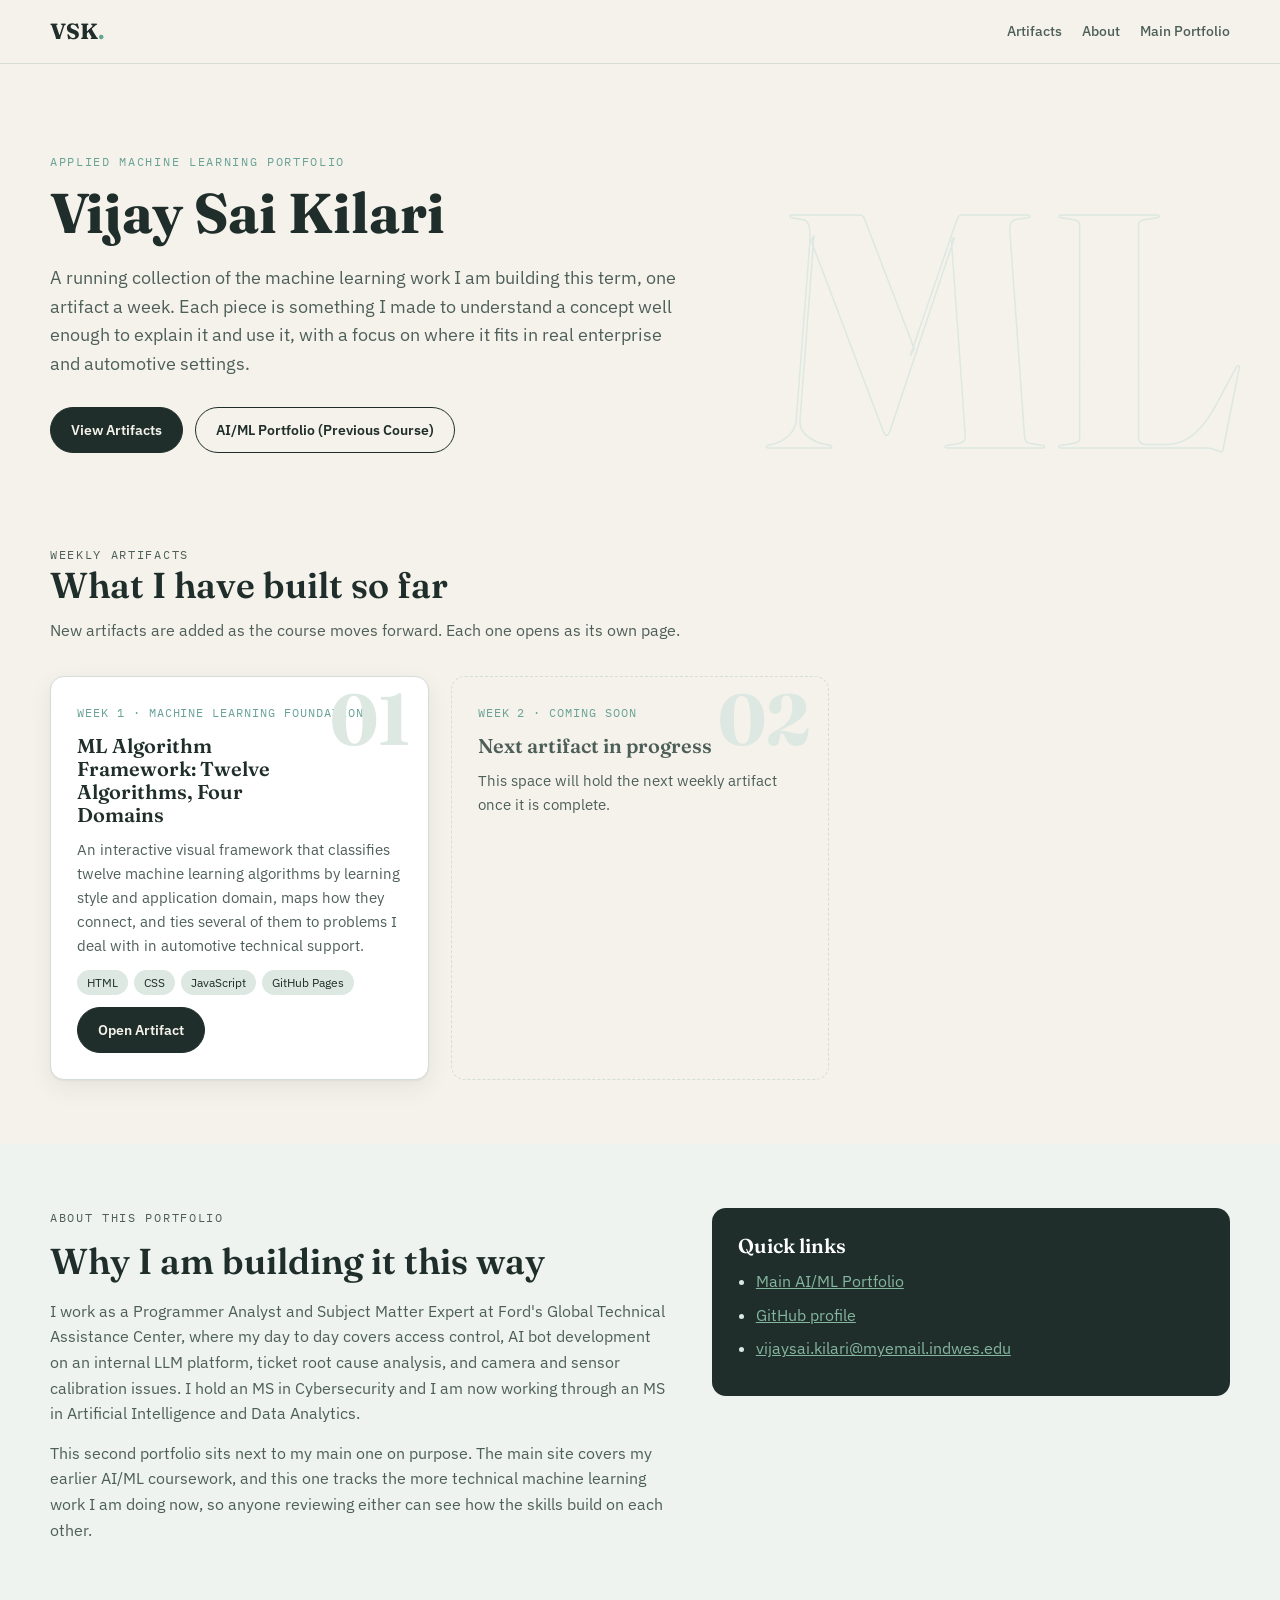
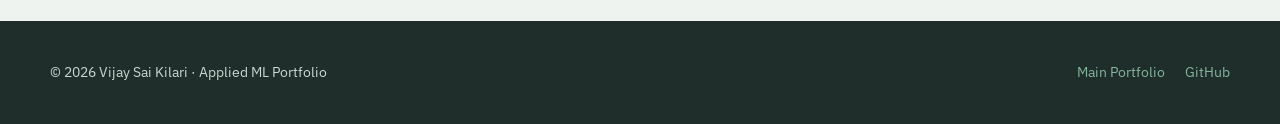
==== index.html @ 9eeff495 "Add portfolio homepage and Artifact 01: ML Algorithm Framework" ====
<!doctype html>
<html lang="en">
<head>
  <meta charset="utf-8">
  <meta name="viewport" content="width=device-width, initial-scale=1">
  <title>Vijay Sai Kilari | Applied ML Portfolio</title>
  <meta name="description" content="Weekly machine learning portfolio artifacts by Vijay Sai Kilari, graduate student in AI and Data Analytics.">
  <link rel="preconnect" href="https://fonts.googleapis.com">
  <link rel="preconnect" href="https://fonts.gstatic.com" crossorigin>
  <link href="https://fonts.googleapis.com/css2?family=Fraunces:opsz,wght@9..144,600;9..144,700&family=IBM+Plex+Mono:wght@500&family=IBM+Plex+Sans:wght@400;500;600&display=swap" rel="stylesheet">
  <link rel="stylesheet" href="assets/css/site.css">
  <style>
    .hero { padding: 88px 0 56px; position: relative; overflow: hidden; }
    .hero .ghost {
      position: absolute; right: -10px; top: 10px;
      font-family: var(--serif); font-weight: 700; font-size: clamp(160px, 26vw, 340px);
      color: transparent; -webkit-text-stroke: 1.5px var(--mist); line-height: 1;
      pointer-events: none; user-select: none;
    }
    .hero p.lead { font-size: 18px; color: var(--ink-soft); max-width: 640px; margin: 18px 0 28px; }
    .hero .actions { display: flex; gap: 12px; flex-wrap: wrap; }
    .hero > .wrap { position: relative; }

    .grid { display: grid; grid-template-columns: repeat(auto-fill, minmax(320px, 1fr)); gap: 22px; }
    .acard {
      background: var(--card); border: 1px solid var(--line); border-radius: var(--radius);
      box-shadow: var(--shadow); padding: 26px; display: flex; flex-direction: column; gap: 12px;
      position: relative; overflow: hidden;
    }
    .acard .num {
      position: absolute; right: 18px; top: 6px; font-family: var(--serif); font-weight: 700;
      font-size: 72px; color: var(--mist); line-height: 1;
    }
    .acard .meta { font-family: var(--mono); font-size: 12px; color: var(--eucalyptus); letter-spacing: .08em; text-transform: uppercase; }
    .acard h3 { padding-right: 70px; }
    .acard p { margin: 0; color: var(--ink-soft); font-size: 15px; }
    .tags { display: flex; flex-wrap: wrap; gap: 6px; }
    .tags span { font-size: 12px; padding: 3px 10px; border-radius: 999px; background: var(--mist); color: var(--forest); }
    .acard .btn { align-self: flex-start; margin-top: auto; }
    .acard.upcoming { background: transparent; border-style: dashed; box-shadow: none; }
    .acard.upcoming h3 { color: var(--ink-soft); }

    .about { display: grid; grid-template-columns: 1.2fr 1fr; gap: 40px; align-items: start; }
    .about p { color: var(--ink-soft); margin: 0 0 14px; }
    .about .panel { background: var(--forest); color: #DCE8E1; border-radius: var(--radius); padding: 26px; }
    .about .panel h3 { color: #fff; margin-bottom: 12px; }
    .about .panel ul { margin: 0; padding-left: 18px; }
    .about .panel li { margin-bottom: 8px; }
    .about .panel a { color: var(--sage); }
    @media (max-width: 820px) { .about { grid-template-columns: 1fr; } }
  </style>
</head>
<body>
  <header class="topbar">
    <div class="wrap">
      <a class="brand" href="./">VSK<span>.</span></a>
      <nav class="topnav">
        <a href="#artifacts">Artifacts</a>
        <a href="#about">About</a>
        <a href="https://omsairamkvs99.github.io/">Main Portfolio</a>
      </nav>
    </div>
  </header>

  <section class="hero">
    <div class="wrap">
      <div class="ghost" aria-hidden="true">ML</div>
      <p class="eyebrow">Applied Machine Learning Portfolio</p>
      <h1>Vijay Sai Kilari</h1>
      <p class="lead">
        A running collection of the machine learning work I am building this term, one artifact a week.
        Each piece is something I made to understand a concept well enough to explain it and use it,
        with a focus on where it fits in real enterprise and automotive settings.
      </p>
      <div class="actions">
        <a class="btn solid" href="#artifacts">View Artifacts</a>
        <a class="btn" href="https://omsairamkvs99.github.io/">AI/ML Portfolio (Previous Course)</a>
      </div>
    </div>
  </section>

  <section class="section" id="artifacts" style="padding-top: 24px;">
    <div class="wrap">
      <div class="section-head">
        <p class="eyebrow">Weekly Artifacts</p>
        <h2>What I have built so far</h2>
        <p>New artifacts are added as the course moves forward. Each one opens as its own page.</p>
      </div>
      <div class="grid" id="artifact-grid"></div>
    </div>
  </section>

  <section class="section" id="about" style="background: #EEF3EF;">
    <div class="wrap about">
      <div>
        <p class="eyebrow">About This Portfolio</p>
        <h2>Why I am building it this way</h2>
        <p style="margin-top: 16px;">
          I work as a Programmer Analyst and Subject Matter Expert at Ford's Global Technical Assistance Center,
          where my day to day covers access control, AI bot development on an internal LLM platform, ticket root
          cause analysis, and camera and sensor calibration issues. I hold an MS in Cybersecurity and I am now
          working through an MS in Artificial Intelligence and Data Analytics.
        </p>
        <p>
          This second portfolio sits next to my main one on purpose. The main site covers my earlier AI/ML coursework,
          and this one tracks the more technical machine learning work I am doing now, so anyone reviewing either can
          see how the skills build on each other.
        </p>
      </div>
      <aside class="panel">
        <h3>Quick links</h3>
        <ul>
          <li><a href="https://omsairamkvs99.github.io/">Main AI/ML Portfolio</a></li>
          <li><a href="https://github.com/omsairamkvs99">GitHub profile</a></li>
          <li><a href="mailto:vijaysai.kilari@myemail.indwes.edu">vijaysai.kilari@myemail.indwes.edu</a></li>
        </ul>
      </aside>
    </div>
  </section>

  <footer class="footer">
    <div class="wrap">
      <div>&copy; <span id="year">2026</span> Vijay Sai Kilari &middot; Applied ML Portfolio</div>
      <div class="links">
        <a href="https://omsairamkvs99.github.io/">Main Portfolio</a>
        <a href="https://github.com/omsairamkvs99">GitHub</a>
      </div>
    </div>
  </footer>

  <script src="assets/js/artifacts.js"></script>
  <script>
    (function () {
      var grid = document.getElementById("artifact-grid");
      ARTIFACTS.forEach(function (a) {
        var card = document.createElement("article");
        card.className = "acard" + (a.status === "upcoming" ? " upcoming" : "");
        var tags = a.tools.map(function (t) { return "<span>" + t + "</span>"; }).join("");
        card.innerHTML =
          '<div class="num" aria-hidden="true">' + a.number + "</div>" +
          '<div class="meta">' + a.week + " &middot; " + a.category + "</div>" +
          "<h3>" + a.title + "</h3>" +
          "<p>" + a.summary + "</p>" +
          (tags ? '<div class="tags">' + tags + "</div>" : "") +
          (a.status === "live" ? '<a class="btn solid" href="' + a.link + '">Open Artifact</a>' : "");
        grid.appendChild(card);
      });
      document.getElementById("year").textContent = new Date().getFullYear();
    })();
  </script>
</body>
</html>
---- assets/css/site.css ----
/* Shared styles for the whole portfolio (homepage + every artifact page) */
:root {
  --forest: #1F2E2A;
  --forest-2: #2C4039;
  --sage: #84B59F;
  --eucalyptus: #69A297;
  --mist: #DCE8E1;
  --paper: #F5F2EB;
  --card: #FFFFFF;
  --ink: #1F2E2A;
  --ink-soft: #4E5F59;
  --line: #D5DDD7;

  /* domain colors, tuned to sit next to the sage palette */
  --tab: #4F8A72;
  --cv: #B9774B;
  --nlp: #4F7896;
  --gen: #8A6A97;

  --radius: 14px;
  --shadow: 0 1px 2px rgba(31, 46, 42, .06), 0 8px 24px rgba(31, 46, 42, .07);
  --serif: "Fraunces", Georgia, serif;
  --sans: "IBM Plex Sans", system-ui, sans-serif;
  --mono: "IBM Plex Mono", ui-monospace, monospace;
}

* { box-sizing: border-box; }
html { scroll-behavior: smooth; }
body {
  margin: 0;
  background: var(--paper);
  color: var(--ink);
  font-family: var(--sans);
  font-size: 16px;
  line-height: 1.6;
}
a { color: var(--eucalyptus); }
img { max-width: 100%; }

.wrap { width: min(1180px, 100% - 32px); margin-inline: auto; }

/* top bar */
.topbar {
  position: sticky; top: 0; z-index: 20;
  background: rgba(245, 242, 235, .92);
  backdrop-filter: blur(8px);
  border-bottom: 1px solid var(--line);
}
.topbar .wrap { display: flex; align-items: center; justify-content: space-between; gap: 16px; padding: 14px 0; }
.brand { font-family: var(--serif); font-weight: 700; font-size: 22px; color: var(--forest); text-decoration: none; }
.brand span { color: var(--eucalyptus); }
.topnav { display: flex; gap: 20px; flex-wrap: wrap; }
.topnav a { color: var(--ink-soft); text-decoration: none; font-size: 14px; font-weight: 500; }
.topnav a:hover { color: var(--forest); }

.eyebrow {
  font-family: var(--mono); font-size: 12px; letter-spacing: .14em; text-transform: uppercase;
  color: var(--eucalyptus); margin: 0 0 10px;
}
h1, h2, h3 { font-family: var(--serif); color: var(--forest); line-height: 1.15; margin: 0; }
h1 { font-size: clamp(34px, 5vw, 56px); font-weight: 700; }
h2 { font-size: clamp(26px, 3.4vw, 36px); font-weight: 600; }
h3 { font-size: 20px; font-weight: 600; }

.section { padding: 64px 0; }
.section-head { max-width: 760px; margin-bottom: 32px; }
.section-head p { color: var(--ink-soft); margin: 12px 0 0; }

.btn {
  display: inline-flex; align-items: center; gap: 8px;
  padding: 11px 20px; border-radius: 999px;
  font-weight: 600; font-size: 14px; text-decoration: none;
  border: 1.5px solid var(--forest); color: var(--forest); background: transparent;
  transition: background .2s, color .2s;
}
.btn:hover { background: var(--forest); color: var(--paper); }
.btn.solid { background: var(--forest); color: var(--paper); }
.btn.solid:hover { background: var(--forest-2); }

.footer { background: var(--forest); color: #C9D8D0; padding: 40px 0; font-size: 14px; }
.footer .wrap { display: flex; flex-wrap: wrap; justify-content: space-between; gap: 16px; }
.footer a { color: var(--sage); text-decoration: none; }
.footer a:hover { text-decoration: underline; }
.footer .links { display: flex; gap: 20px; flex-wrap: wrap; }

@media (max-width: 640px) {
  .topnav { gap: 14px; }
  .topnav a { font-size: 13px; }
  .section { padding: 48px 0; }
}
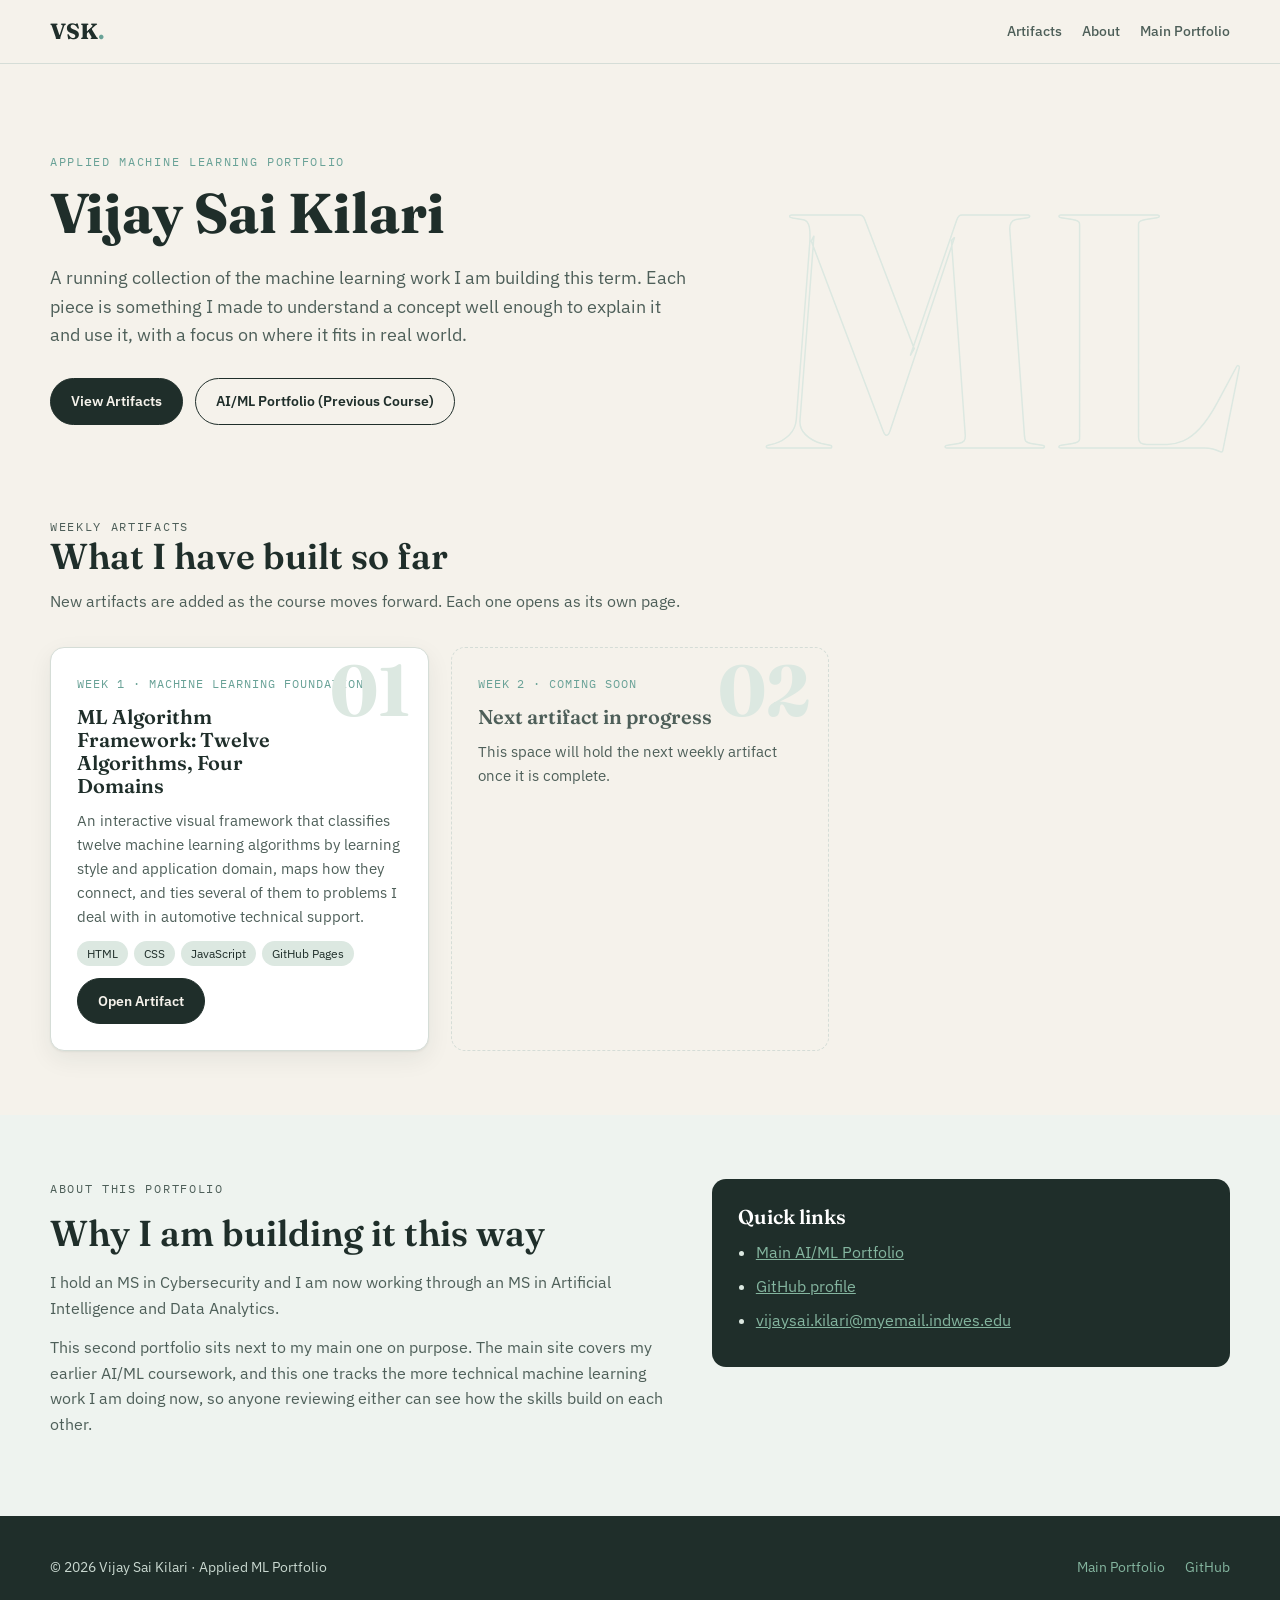
==== commit 3bcb4167: "index.html" ====
--- a/index.html
+++ b/index.html
@@ -4,7 +4,7 @@
   <meta charset="utf-8">
   <meta name="viewport" content="width=device-width, initial-scale=1">
   <title>Vijay Sai Kilari | Applied ML Portfolio</title>
-  <meta name="description" content="Weekly machine learning portfolio artifacts by Vijay Sai Kilari, graduate student in AI and Data Analytics.">
+  <meta name="description" content="Machine learning portfolio artifacts by Vijay Sai Kilari, Graduate student in AI and Data Analytics.">
   <link rel="preconnect" href="https://fonts.googleapis.com">
   <link rel="preconnect" href="https://fonts.gstatic.com" crossorigin>
   <link href="https://fonts.googleapis.com/css2?family=Fraunces:opsz,wght@9..144,600;9..144,700&family=IBM+Plex+Mono:wght@500&family=IBM+Plex+Sans:wght@400;500;600&display=swap" rel="stylesheet">
@@ -68,9 +68,9 @@
       <p class="eyebrow">Applied Machine Learning Portfolio</p>
       <h1>Vijay Sai Kilari</h1>
       <p class="lead">
-        A running collection of the machine learning work I am building this term, one artifact a week.
+        A running collection of the machine learning work I am building this term.
         Each piece is something I made to understand a concept well enough to explain it and use it,
-        with a focus on where it fits in real enterprise and automotive settings.
+        with a focus on where it fits in real world.
       </p>
       <div class="actions">
         <a class="btn solid" href="#artifacts">View Artifacts</a>
@@ -96,9 +96,7 @@
         <p class="eyebrow">About This Portfolio</p>
         <h2>Why I am building it this way</h2>
         <p style="margin-top: 16px;">
-          I work as a Programmer Analyst and Subject Matter Expert at Ford's Global Technical Assistance Center,
-          where my day to day covers access control, AI bot development on an internal LLM platform, ticket root
-          cause analysis, and camera and sensor calibration issues. I hold an MS in Cybersecurity and I am now
+          I hold an MS in Cybersecurity and I am now
           working through an MS in Artificial Intelligence and Data Analytics.
         </p>
         <p>
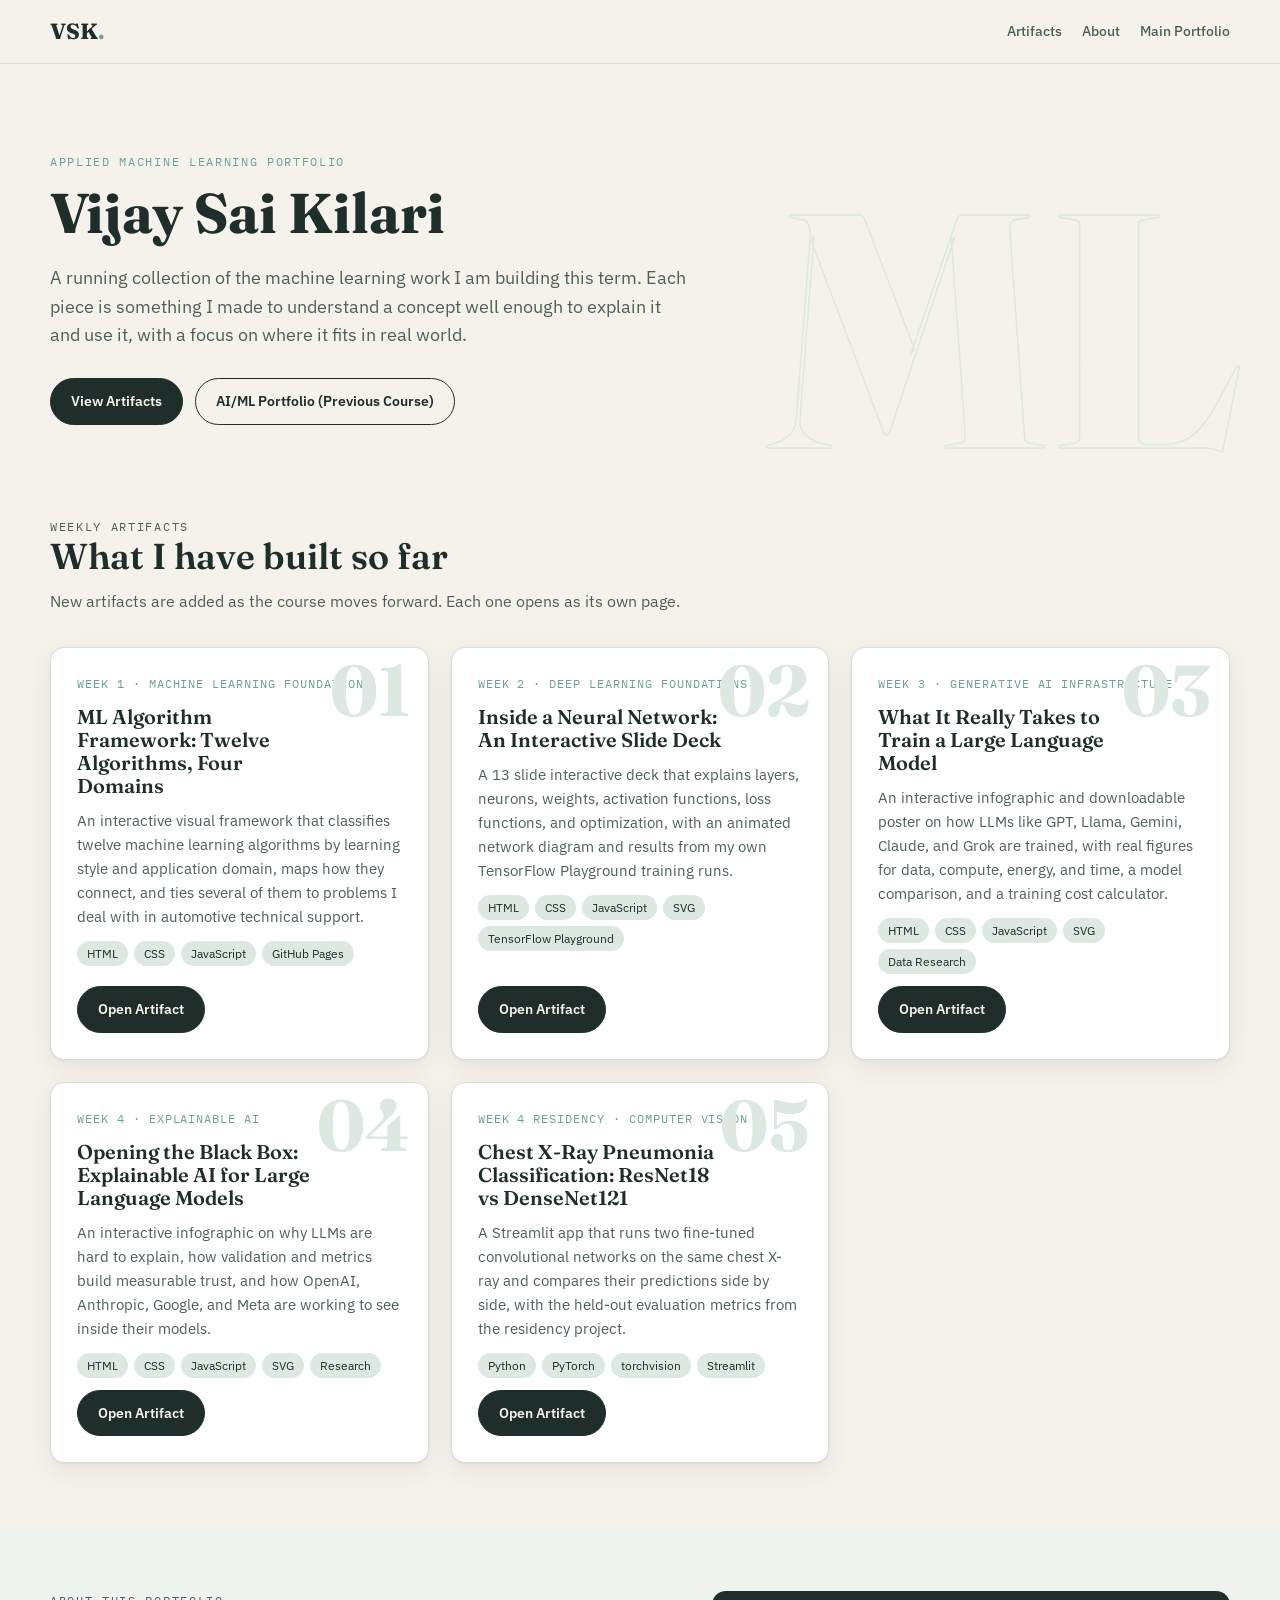
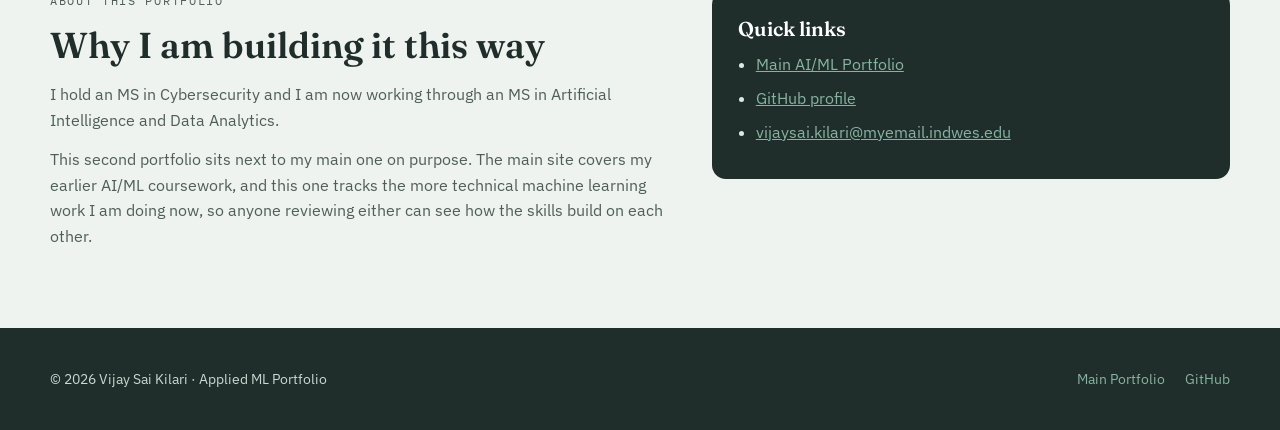
==== commit d4ced0ca: "Open external artifact links in a new tab" ====
--- a/index.html
+++ b/index.html
@@ -134,13 +134,18 @@
         var card = document.createElement("article");
         card.className = "acard" + (a.status === "upcoming" ? " upcoming" : "");
         var tags = a.tools.map(function (t) { return "<span>" + t + "</span>"; }).join("");
+        var external = /^https?:\/\//i.test(a.link);
         card.innerHTML =
           '<div class="num" aria-hidden="true">' + a.number + "</div>" +
           '<div class="meta">' + a.week + " &middot; " + a.category + "</div>" +
           "<h3>" + a.title + "</h3>" +
           "<p>" + a.summary + "</p>" +
           (tags ? '<div class="tags">' + tags + "</div>" : "") +
-          (a.status === "live" ? '<a class="btn solid" href="' + a.link + '">Open Artifact</a>' : "");
+          (a.status === "live"
+            ? '<a class="btn solid" href="' + a.link + '"' +
+              (external ? ' target="_blank" rel="noopener"' : "") +
+              '>Open Artifact</a>'
+            : "");
         grid.appendChild(card);
       });
       document.getElementById("year").textContent = new Date().getFullYear();
